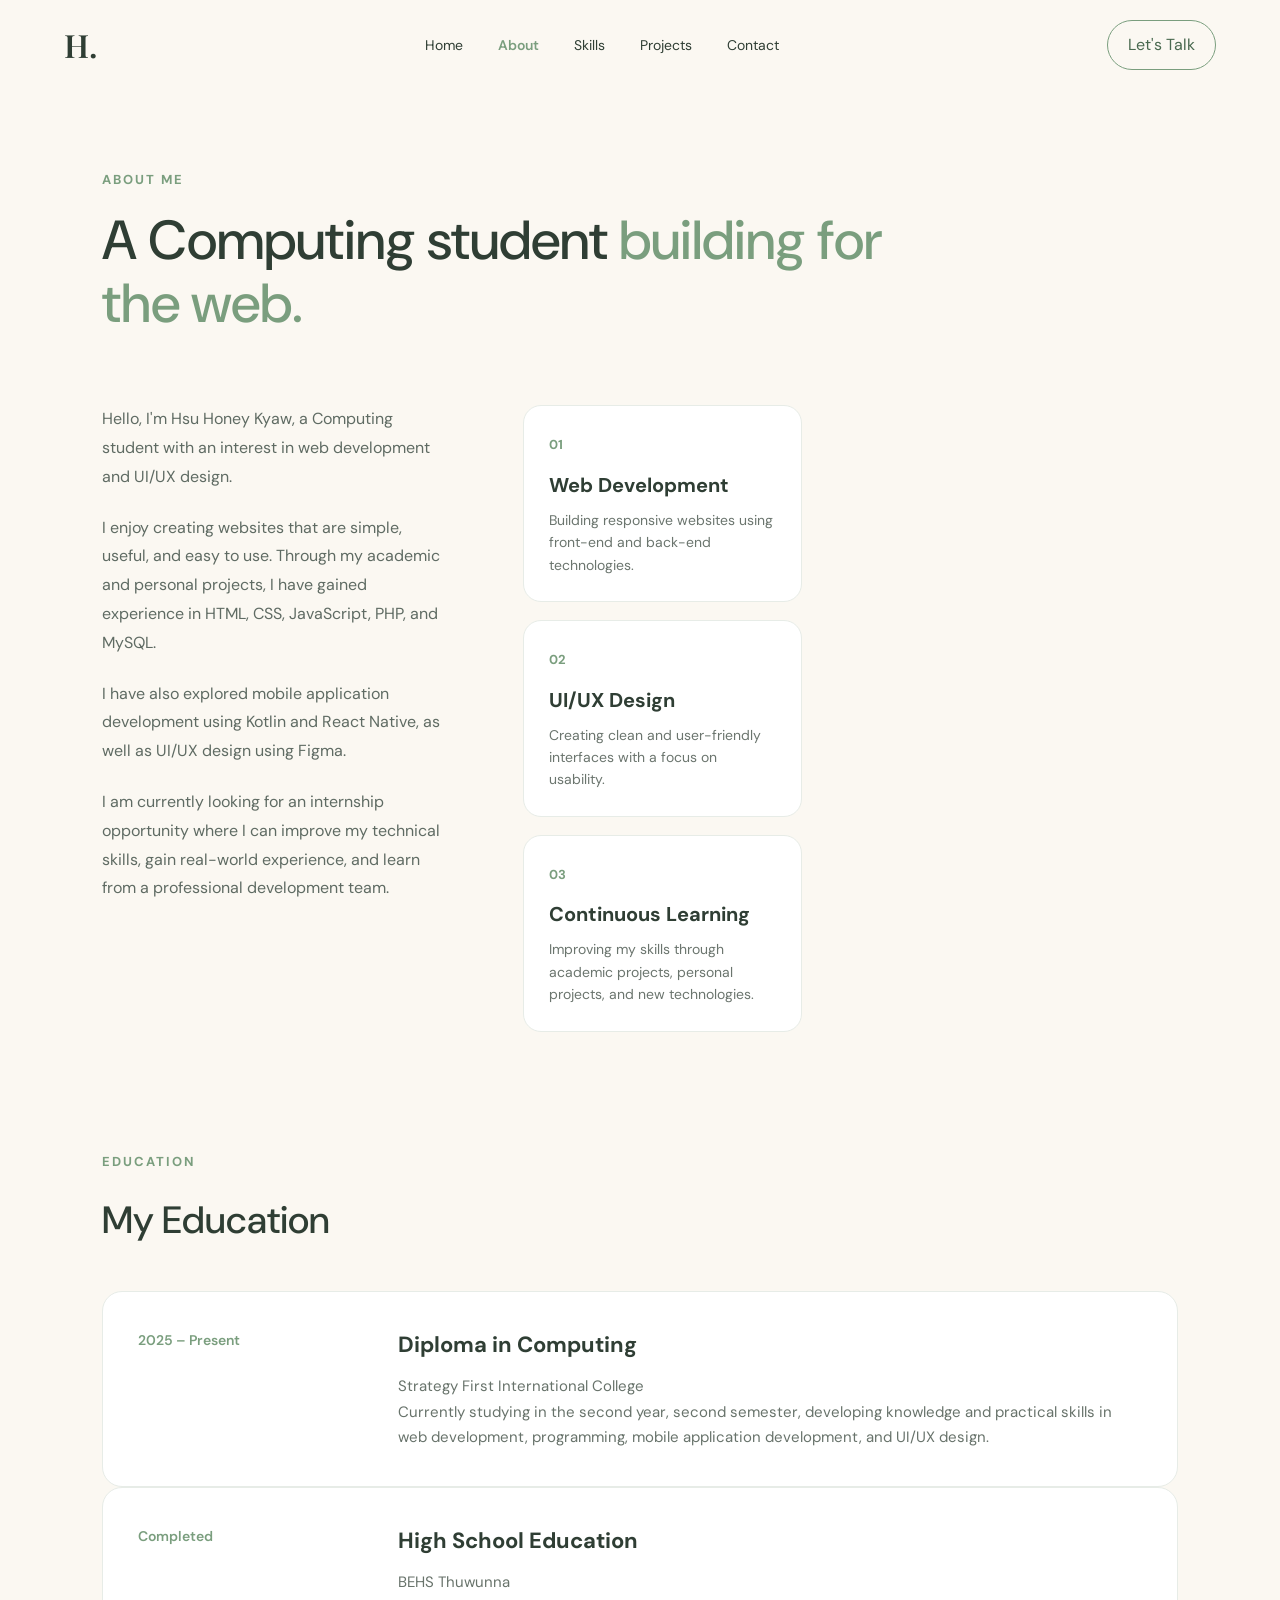
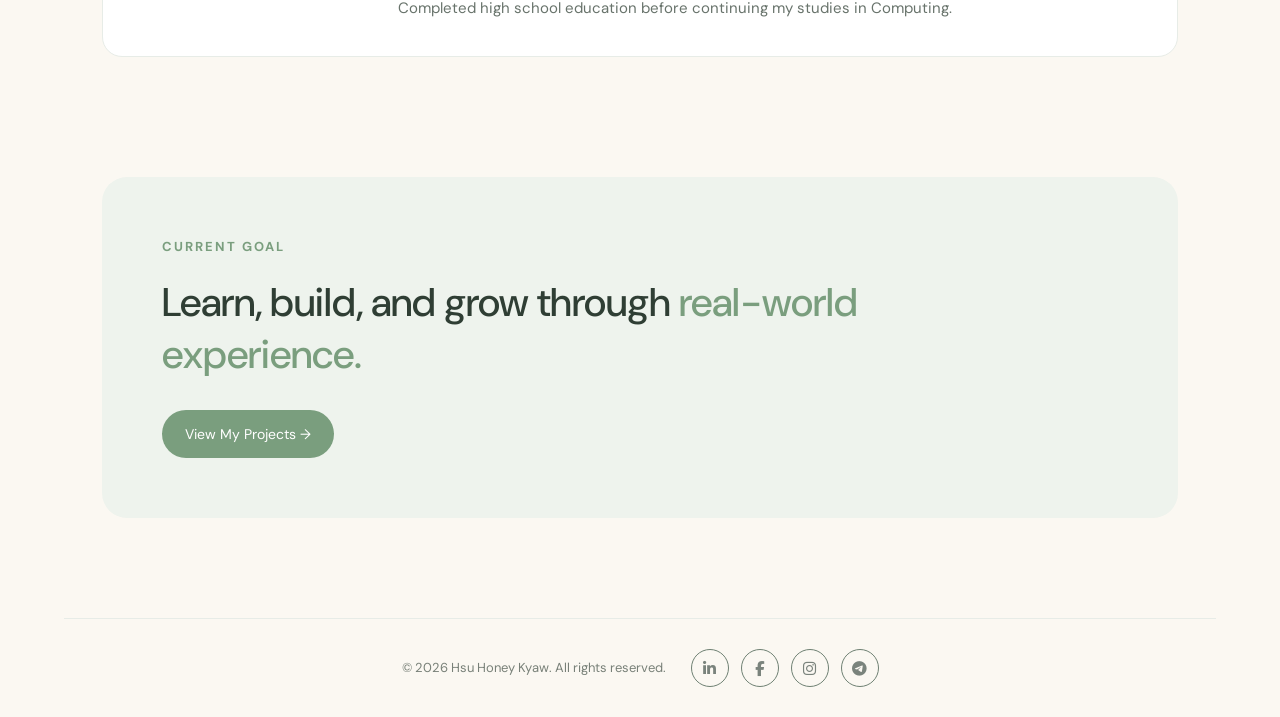
==== about.html @ d4ddd20c "Prepare portfolio for GitHub" ====
<!DOCTYPE html>
<html lang="en">

<head>
    <meta charset="UTF-8">
    <meta name="viewport" content="width=device-width, initial-scale=1.0">

    <title>About | Hsu Honey Kyaw</title>

    <!-- Google Font -->
    <link rel="preconnect" href="https://fonts.googleapis.com">
    <link rel="preconnect" href="https://fonts.gstatic.com" crossorigin>
    <link rel="stylesheet" href="https://cdnjs.cloudflare.com/ajax/libs/font-awesome/6.5.2/css/all.min.css">

    <link
        href="https://fonts.googleapis.com/css2?family=DM+Sans:wght@400;500;600;700&family=Playfair+Display:wght@500;600&display=swap"
        rel="stylesheet">

    <link rel="stylesheet" href="style.css">

</head>

<body>

    <!-- Navigation -->
    <header class="navbar">

        <a href="index.html" class="logo">H.</a>

        <nav>
            <a href="index.html">Home</a>
            <a href="about.html" class="active">About</a>
            <a href="skills.html">Skills</a>
            <a href="project.html">Projects</a>
            <a href="contact.html">Contact</a>
        </nav>

        <a href="contact.html" class="nav-button">Let's Talk</a>

    </header>


    <!-- About Section -->
    <main class="about-page">

        <section class="about-hero">

            <div class="about-heading">

                <p class="section-label">ABOUT ME</p>

                <h1>
                    A Computing student
                    <span>building for the web.</span>
                </h1>

            </div>


            <div class="about-content">

                <!-- About Text -->
                <div class="about-text">

                    <p>
                        Hello, I'm Hsu Honey Kyaw, a Computing student
                        with an interest in web development and UI/UX design.
                    </p>

                    <p>
                        I enjoy creating websites that are simple, useful,
                        and easy to use. Through my academic and personal
                        projects, I have gained experience in HTML, CSS,
                        JavaScript, PHP, and MySQL.
                    </p>

                    <p>
                        I have also explored mobile application development
                        using Kotlin and React Native, as well as UI/UX design
                        using Figma.
                    </p>

                    <p>
                        I am currently looking for an internship opportunity
                        where I can improve my technical skills, gain
                        real-world experience, and learn from a professional
                        development team.
                    </p>

                </div>


                <!-- Personal Info -->
                <div class="about-info">

                    <div class="info-card">

                        <span>01</span>

                        <h3>Web Development</h3>

                        <p>
                            Building responsive websites using front-end
                            and back-end technologies.
                        </p>

                    </div>


                    <div class="info-card">

                        <span>02</span>

                        <h3>UI/UX Design</h3>

                        <p>
                            Creating clean and user-friendly interfaces
                            with a focus on usability.
                        </p>

                    </div>


                    <div class="info-card">

                        <span>03</span>

                        <h3>Continuous Learning</h3>

                        <p>
                            Improving my skills through academic projects,
                            personal projects, and new technologies.
                        </p>

                    </div>

                </div>

            </div>

        </section>


        <!-- Education -->
        <section class="education-section">

            <div class="section-title">

                <p class="section-label">EDUCATION</p>

                <h2>My Education</h2>

            </div>


            <!-- Current Education -->
            <div class="education-card">

                <div class="education-year">

                    <span>2025 – Present</span>

                </div>


                <div class="education-details">

                    <h3>Diploma in Computing</h3>

                    <p class="education-place">
                        Strategy First International College
                    </p>

                    <p>
                        Currently studying in the second year, second semester,
                        developing knowledge and practical skills in web
                        development, programming, mobile application development,
                        and UI/UX design.
                    </p>

                </div>

            </div>


            <!-- High School -->
            <div class="education-card">

                <div class="education-year">

                    <span>Completed</span>

                </div>


                <div class="education-details">

                    <h3>High School Education</h3>

                    <p class="education-place">
                        BEHS Thuwunna
                    </p>

                    <p>
                        Completed high school education before continuing
                        my studies in Computing.
                    </p>

                </div>

            </div>

        </section>


        <!-- Current Goal -->
        <section class="about-goal">

            <p class="section-label">CURRENT GOAL</p>

            <h2>
                Learn, build, and grow through
                <span>real-world experience.</span>
            </h2>

            <a href="project.html" class="about-button">
                View My Projects →
            </a>

        </section>

    </main>


    <!-- Footer -->
    <footer>

        <div class="footer-content">

            <p>
                © 2026 Hsu Honey Kyaw. All rights reserved.
            </p>

            <!-- Social Media -->
            <div class="footer-social">

                <a href="https://www.linkedin.com/in/hsu-honey-kyaw-a51a913b0" target="_blank" rel="noopener noreferrer" aria-label="LinkedIn">
                    <i class="fa-brands fa-linkedin-in"></i>
                </a>

                <a href="https://www.facebook.com/share/19QXdpM22V/" target="_blank" rel="noopener noreferrer" aria-label="Facebook">
                    <i class="fa-brands fa-facebook-f"></i>
                </a>

                <a href="https://www.instagram.com/v_for_vannie?vrfl=aWN2Z3E3OXZqZ3hl" target="_blank" rel="noopener noreferrer" aria-label="Instagram">
                    <i class="fa-brands fa-instagram"></i>
                </a>

                <a href="https://t.me/v_van_nie" target="_blank" rel="noopener noreferrer" aria-label="Telegram">
                    <i class="fa-brands fa-telegram"></i>
                </a>

            </div>

        </div>

        </div>

    </footer>

</body>

</html>
---- style.css ----
/* ==============================
   GENERAL
================================= */


* {
    margin: 0;
    padding: 0;
    box-sizing: border-box;
}

html {
    scroll-behavior: smooth;
    min-height: 100%;
}

body {
    font-family: "DM Sans", sans-serif;
    background: #fbf8f2;
    color: #2f3e34;
    line-height: 1.6;

    padding-top: 90px;

    min-height: 100vh;
    display: flex;
    flex-direction: column;
}

a {
    text-decoration: none;
    color: inherit;
}


/* ==============================
   NAVIGATION
================================= */

.navbar {
    width: 90%;
    max-width: 1200px;
    height: 90px;

    position: fixed;
    top: 0;
    left: 50%;
    transform: translateX(-50%);

    display: flex;
    align-items: center;
    justify-content: space-between;

    background: rgba(251, 248, 242, 0.95);
    backdrop-filter: blur(8px);

    z-index: 1000;
}

.logo {
    font-family: "Playfair Display", serif;
    font-size: 32px;
    font-weight: 600;
}

.navbar nav {
    display: flex;
    gap: 35px;
}

.navbar nav a {
    font-size: 14px;
    transition: 0.3s;
}

.navbar nav a:hover {
    color: #7a9e7e;
}

.nav-button {
    padding: 11px 20px;

    border: 1px solid #7a9e7e;
    border-radius: 30px;

    color: #49694f;

    transition: 0.3s;
}

.nav-button:hover {
    background: #7a9e7e;
    color: white;
}

/* Active page */
nav a.active {
    color: #7A9E7E;
    font-weight: 600;
}


/* ==============================
   HERO
================================= */

.hero {
    min-height: 85vh;
    width: 90%;
    max-width: 1200px;
    margin: auto;

    display: grid;
    grid-template-columns: 1fr 1fr;

    align-items: center;

    gap: 60px;
}

.small-title {
    font-size: 12px;
    letter-spacing: 3px;
    font-weight: 600;

    color: #7a9e7e;

    margin-bottom: 15px;
}

.hero h1 {
    font-family: "Playfair Display", serif;

    font-size: clamp(55px, 7vw, 90px);
    line-height: 0.95;

    font-weight: 500;
}

.hero h1 span {
    color: #7a9e7e;
}

.hero h2 {
    margin-top: 25px;

    font-size: 22px;
    font-weight: 500;
}

.hero-text {
    max-width: 500px;

    margin-top: 18px;

    color: #66736a;
}

.hero-buttons {
    display: flex;
    gap: 15px;

    margin-top: 30px;
}

.primary-button {
    display: inline-block;

    background: #7a9e7e;
    color: white;

    padding: 13px 25px;

    border-radius: 30px;

    transition: 0.3s;
}

.primary-button:hover {
    transform: translateY(-3px);
}

.secondary-button {
    display: inline-block;

    border: 1px solid #a8b5a9;

    padding: 13px 25px;

    border-radius: 30px;

    transition: 0.3s;
}

.secondary-button:hover {
    border-color: #7a9e7e;
}


/* ==============================
   HERO VISUAL
================================= */

.hero-visual {
    height: 500px;

    position: relative;

    display: flex;
    align-items: center;
    justify-content: center;
}

.circle-bg {
    width: 370px;
    height: 370px;

    border-radius: 50%;

    background: #dce8d9;

    position: absolute;
}

.profile-card {
    width: 280px;
    height: 360px;

    background: white;

    border-radius: 150px 150px 20px 20px;

    position: relative;
    z-index: 2;

    box-shadow: 0 20px 50px rgba(47, 62, 52, 0.08);

    display: flex;
    flex-direction: column;
    align-items: center;
    justify-content: center;
}

.profile-placeholder {
    width: 150px;
    height: 150px;

    border-radius: 50%;

    background: #a8c3a1;

    display: flex;
    align-items: center;
    justify-content: center;

    font-family: "Playfair Display", serif;

    font-size: 70px;

    color: white;
}

.profile-info {
    margin-top: 25px;

    text-align: center;

    display: flex;
    flex-direction: column;
}

.profile-info span {
    font-size: 12px;
    color: #879188;
}

.profile-info strong {
    margin-top: 5px;
}

.floating-card {
    position: absolute;

    right: 30px;
    bottom: 70px;

    background: white;

    padding: 18px 22px;

    border-radius: 15px;

    box-shadow: 0 15px 40px rgba(47, 62, 52, 0.1);

    z-index: 3;
}

.floating-card span {
    color: #7a9e7e;
}

.floating-card p {
    font-size: 13px;
    margin-top: 5px;
}


/* ==============================
   SECTIONS
================================= */

.section {
    width: 90%;
    max-width: 1200px;

    margin: auto;

    padding: 120px 0;
}

.section-heading {
    display: flex;
    align-items: center;
    gap: 20px;

    margin-bottom: 60px;
}

.section-heading span {
    color: #7a9e7e;

    font-size: 13px;
}

.section-heading h2 {
    font-family: "Playfair Display", serif;

    font-size: 42px;

    font-weight: 500;
}


/* ==============================
   ABOUT
================================= */

.about {
    display: grid;

    grid-template-columns: 0.5fr 1fr;

    gap: 80px;
}

.about .section-heading {
    margin-bottom: 0;
}

.about-content {
    max-width: 700px;
}

.large-text {
    font-family: "Playfair Display", serif;

    font-size: 30px;

    line-height: 1.4;

    margin-bottom: 25px;
}

.about-content>p:last-child {
    color: #68746b;
}


/* ==============================
   SKILLS
================================= */

.skills {
    border-top: 1px solid #dfe5dd;
}

.skills-grid {
    display: grid;

    grid-template-columns: repeat(4, 1fr);

    gap: 20px;
}

.skill-card {
    background: white;

    padding: 30px;

    min-height: 200px;

    border-radius: 15px;

    transition: 0.3s;
}

.skill-card:hover {
    transform: translateY(-6px);
}

.skill-card span {
    color: #7a9e7e;

    font-size: 13px;
}

.skill-card h3 {
    margin-top: 35px;

    font-size: 19px;
}

.skill-card p {
    margin-top: 10px;

    color: #778078;

    font-size: 14px;
}


/* ==============================
   PROJECTS
================================= */

.projects {
    border-top: 1px solid #dfe5dd;
}

.project-grid {
    display: grid;

    grid-template-columns: repeat(3, 1fr);

    gap: 25px;
}

.project-card {
    background: white;

    border-radius: 18px;

    overflow: hidden;

    transition: 0.3s;
}

.project-card:hover {
    transform: translateY(-7px);
}

.project-image {
    height: 230px;

    background: #dce8d9;

    display: flex;
    align-items: center;
    justify-content: center;
}

.project-image span {
    font-family: "Playfair Display", serif;

    font-size: 70px;

    color: #7a9e7e;
}

.project-content {
    padding: 28px;
}

.project-content>p:first-child {
    font-size: 11px;

    letter-spacing: 2px;

    color: #7a9e7e;
}

.project-content h3 {
    font-family: "Playfair Display", serif;

    font-size: 28px;

    margin: 8px 0;
}

.project-content p {
    color: #778078;

    font-size: 14px;
}

.project-content a {
    display: inline-block;

    margin-top: 20px;

    font-size: 14px;

    font-weight: 600;

    color: #49694f;
}


/* ==============================
   CONTACT
================================= */

.contact {
    margin-top: 80px;

    padding: 130px 10%;

    background: #dce8d9;

    text-align: center;
}

.contact h2 {
    font-family: "Playfair Display", serif;

    font-size: clamp(45px, 6vw, 75px);

    line-height: 1.1;

    font-weight: 500;

    margin-bottom: 35px;
}

.contact h2 span {
    color: #638269;
}


/* ==============================
   FOOTER
================================= */

footer {
    width: 90%;
    max-width: 1200px;

    margin: auto;

    padding: 30px 0;

    display: flex;
    justify-content: space-between;

    color: #7a837c;

    font-size: 13px;
}

footer div {
    display: flex;
    gap: 20px;
}

footer a:hover {
    color: #7a9e7e;
}


/* ==============================
   RESPONSIVE
================================= */

@media (max-width: 900px) {

    .navbar nav {
        display: none;
    }

    .hero {
        grid-template-columns: 1fr;

        padding: 70px 0;
    }

    .hero-visual {
        height: 420px;
    }

    .about {
        grid-template-columns: 1fr;

        gap: 30px;
    }

    .skills-grid {
        grid-template-columns: repeat(2, 1fr);
    }

    .project-grid {
        grid-template-columns: 1fr;
    }
}


@media (max-width: 600px) {

    .navbar {
        height: 75px;
    }

    .nav-button {
        padding: 8px 15px;

        font-size: 13px;
    }

    .hero {
        min-height: auto;

        padding: 60px 0;
    }

    .hero h1 {
        font-size: 55px;
    }

    .hero-visual {
        height: 350px;
    }

    .circle-bg {
        width: 280px;
        height: 280px;
    }

    .profile-card {
        width: 220px;
        height: 290px;
    }

    .profile-placeholder {
        width: 110px;
        height: 110px;

        font-size: 50px;
    }

    .floating-card {
        right: 0;
        bottom: 30px;
    }

    .section {
        padding: 80px 0;
    }

    .section-heading h2 {
        font-size: 34px;
    }

    .skills-grid {
        grid-template-columns: 1fr;
    }

    .hero-buttons {
        flex-direction: column;

        width: 100%;
    }

    .hero-buttons a {
        text-align: center;
    }

    .contact {
        padding: 90px 20px;
    }

    footer {
        flex-direction: column;

        gap: 15px;
    }
}

/* ================================
   PROJECTS PAGE
================================ */

.projects-page {
    width: 84%;
    max-width: 1200px;
    margin: 0 auto;
    padding: 76px 0 100px;
}

.projects-heading {
    max-width: 760px;
    margin: 0 auto 64px;
    text-align: center;
}

.projects-heading h1,
.contact-hero h1 {
    color: #2f3e34;
    font-family: "Playfair Display", serif;
    font-size: clamp(42px, 6vw, 64px);
    font-weight: 500;
    line-height: 1.12;
}

.projects-heading h1 span,
.contact-hero h1 span,
.contact-bottom h2 span {
    color: #7a9e7e;
}

.projects-heading > p:last-child {
    max-width: 640px;
    margin: 22px auto 0;
    color: #68736b;
    line-height: 1.8;
}

.p-grid {
    display: grid;
    grid-template-columns: repeat(2, minmax(0, 1fr));
    gap: 22px;
}

.p-card {
    position: relative;
    min-height: 390px;
    padding: 34px;
    background: #fff;
    border: 1px solid #e7ece7;
    border-radius: 20px;
    transition: transform 0.25s ease, border-color 0.25s ease, box-shadow 0.25s ease;
    scroll-margin-top: 110px;
}

.p-card:hover {
    transform: translateY(-5px);
    border-color: #a8c3a1;
    box-shadow: 0 16px 35px rgba(47, 62, 52, 0.07);
}

.p-number {
    position: absolute;
    top: 30px;
    right: 32px;
    color: #9aaa9a;
    font-size: 13px;
    letter-spacing: 1px;
}

.p-icon,
.contact-option-icon {
    display: flex;
    align-items: center;
    justify-content: center;
    width: 52px;
    height: 52px;
    color: #638269;
    background: #eef3ed;
    border-radius: 15px;
    font-size: 20px;
}

.p-type {
    margin: 24px 0 7px;
    color: #7a9e7e;
    font-size: 11px;
    font-weight: 700;
    letter-spacing: 1.7px;
}

.p-card h2 {
    color: #2f3e34;
    font-family: "Playfair Display", serif;
    font-size: 29px;
    font-weight: 500;
}

.p-description {
    min-height: 76px;
    margin-top: 10px;
    color: #68736b;
    font-size: 14px;
    line-height: 1.75;
}

.p-tech {
    display: flex;
    flex-wrap: wrap;
    gap: 8px;
    margin-top: 20px;
}

.p-tech span {
    padding: 6px 11px;
    color: #53655a;
    background: #f3f6f2;
    border-radius: 20px;
    font-size: 11px;
}

.project-link {
    display: inline-flex;
    align-items: center;
    gap: 9px;
    margin-top: 24px;
    color: #49694f;
    font-size: 13px;
    font-weight: 700;
}

a.project-link:hover {
    color: #7a9e7e;
}

.project-link-unavailable {
    color: #788078;
    font-weight: 500;
}

.projects-bottom {
    margin-top: 84px;
    padding: 62px 32px;
    background: #eef3ed;
    border-radius: 24px;
    text-align: center;
}

.projects-bottom h2,
.contact-bottom h2 {
    color: #2f3e34;
    font-family: "Playfair Display", serif;
    font-size: clamp(34px, 4.5vw, 48px);
    font-weight: 500;
    line-height: 1.2;
}

.projects-bottom > p:not(.section-label) {
    max-width: 550px;
    margin: 16px auto 24px;
    color: #68736b;
    font-size: 14px;
    line-height: 1.7;
}

.projects-button {
    display: inline-flex;
    align-items: center;
    gap: 10px;
    padding: 12px 22px;
    color: #fff;
    background: #7a9e7e;
    border-radius: 30px;
    font-size: 14px;
    transition: background 0.2s ease, transform 0.2s ease;
}

.projects-button:hover {
    background: #49694f;
    transform: translateY(-2px);
}

/* ================================
   CONTACT PAGE
================================ */

.contact-page {
    width: 84%;
    max-width: 1200px;
    margin: 0 auto;
    padding: 74px 0 100px;
}

.contact-hero {
    padding: 74px 30px 78px;
    background: #eef3ed;
    border-radius: 26px;
    text-align: center;
}

.contact-hero h1 {
    font-size: clamp(42px, 6vw, 66px);
}

.contact-intro {
    max-width: 610px;
    margin: 22px auto 26px;
    color: #68736b;
    font-size: 16px;
    line-height: 1.8;
}

.contact-cta {
    display: inline-flex;
    align-items: center;
    gap: 10px;
}

.contact-email-note {
    margin-top: 18px;
    color: #788078;
    font-size: 12px;
}

.contact-email-note code {
    color: #49694f;
    font-family: "DM Sans", sans-serif;
}

.contact-details {
    display: grid;
    grid-template-columns: 0.9fr 1.1fr;
    gap: 70px;
    align-items: center;
    padding: 90px 0;
    scroll-margin-top: 100px;
}

.contact-details-heading h2 {
    max-width: 430px;
    color: #2f3e34;
    font-family: "Playfair Display", serif;
    font-size: 37px;
    font-weight: 500;
    line-height: 1.2;
}

.contact-details-heading > p:last-child {
    margin-top: 17px;
    color: #68736b;
    font-size: 14px;
    line-height: 1.8;
}

.contact-channels {
    display: flex;
    flex-direction: column;
    gap: 11px;
    margin-top: 26px;
}

.contact-channels a {
    display: flex;
    align-items: center;
    gap: 13px;
    color: #49694f;
    font-size: 14px;
    font-weight: 600;
}

.contact-channels a > i {
    display: flex;
    align-items: center;
    justify-content: center;
    width: 37px;
    height: 37px;
    background: #eef3ed;
    border-radius: 50%;
}

.contact-channels a span {
    display: flex;
    flex-direction: column;
}

.contact-channels small {
    color: #788078;
    font-size: 11px;
    font-weight: 500;
}

.contact-channels a:hover {
    color: #7a9e7e;
}

.contact-options {
    display: flex;
    flex-direction: column;
    gap: 13px;
}

.contact-option {
    display: flex;
    align-items: center;
    gap: 18px;
    padding: 20px;
    background: #fff;
    border: 1px solid #e7ece7;
    border-radius: 17px;
}

.contact-option-icon {
    width: 46px;
    height: 46px;
    flex: 0 0 46px;
    font-size: 17px;
}

.contact-option h3 {
    color: #2f3e34;
    font-size: 16px;
}

.contact-option p {
    margin-top: 4px;
    color: #68736b;
    font-size: 13px;
    line-height: 1.6;
}

.contact-bottom {
    padding: 55px 30px;
    border-top: 1px solid #dfe5dd;
    text-align: center;
}

.contact-bottom .secondary-button {
    margin-top: 24px;
    color: #49694f;
}

@media (max-width: 900px) {
    .projects-page,
    .contact-page {
        width: 88%;
    }

    .p-grid {
        grid-template-columns: 1fr;
    }

    .contact-details {
        grid-template-columns: 1fr;
        gap: 35px;
    }
}

@media (max-width: 600px) {
    .projects-page,
    .contact-page {
        width: 88%;
        padding-top: 48px;
        padding-bottom: 70px;
    }

    .projects-heading {
        margin-bottom: 42px;
    }

    .projects-heading h1,
    .contact-hero h1 {
        font-size: 38px;
    }

    .p-card {
        min-height: 0;
        padding: 26px;
    }

    .p-number {
        top: 26px;
        right: 25px;
    }

    .p-description {
        min-height: 0;
    }

    .projects-bottom {
        margin-top: 55px;
        padding: 42px 22px;
    }

    .contact-hero {
        padding: 48px 20px;
    }

    .contact-intro {
        font-size: 14px;
    }

    .contact-details {
        padding: 65px 0;
    }

    .contact-details-heading h2 {
        font-size: 31px;
    }

    .contact-option {
        align-items: flex-start;
        padding: 17px;
    }
}





/* ================================
   ABOUT PAGE
================================ */

.about-page {
    padding: 80px 8% 100px;
}


/* ================================
   ABOUT HERO
================================ */

.about-hero {
    max-width: 1200px;
    margin: auto;
}

.about-heading {
    max-width: 850px;
    margin-bottom: 70px;
}

.section-label {
    color: #7A9E7E;
    font-size: 13px;
    font-weight: 700;
    letter-spacing: 2px;
    margin-bottom: 18px;
}

.about-heading h1 {
    color: #2F3E34;
    font-size: 55px;
    line-height: 1.15;
    font-weight: 500;
    margin: 0;
}

.about-heading h1 span {
    color: #7A9E7E;
}


/* ================================
   ABOUT CONTENT
================================ */

.about-content {
    display: grid;
    grid-template-columns: 1.1fr 0.9fr;
    gap: 80px;
    align-items: start;
}

.about-text p {
    color: #5F6B63;
    font-size: 16px;
    line-height: 1.8;
    margin-bottom: 22px;
}


/* ================================
   INFO CARDS
================================ */

.about-info {
    display: flex;
    flex-direction: column;
    gap: 18px;
}

.info-card {
    background: #FFFFFF;
    border: 1px solid #E7ECE7;
    border-radius: 18px;
    padding: 25px;
    transition: 0.3s ease;
}

.info-card:hover {
    transform: translateY(-4px);
    border-color: #A8C3A1;
}

.info-card span {
    color: #7A9E7E;
    font-size: 13px;
    font-weight: 700;
}

.info-card h3 {
    color: #2F3E34;
    font-size: 20px;
    margin: 12px 0 8px;
}

.info-card p {
    color: #6B756E;
    font-size: 14px;
    line-height: 1.6;
    margin: 0;
}


/* ================================
   EDUCATION
================================ */

.education-section {
    max-width: 1200px;
    margin: 120px auto 0;
}

.section-title {
    margin-bottom: 40px;
}

.section-title h2 {
    color: #2F3E34;
    font-size: 38px;
    font-weight: 500;
    margin: 0;
}

.education-card {
    display: grid;
    grid-template-columns: 220px 1fr;
    gap: 40px;
    background: #FFFFFF;
    border: 1px solid #E7ECE7;
    border-radius: 20px;
    padding: 35px;
}

.education-year span {
    color: #7A9E7E;
    font-size: 14px;
    font-weight: 600;
}

.education-details h3 {
    color: #2F3E34;
    font-size: 22px;
    margin: 0 0 12px;
}

.education-details p {
    color: #68736B;
    font-size: 15px;
    line-height: 1.7;
    margin: 0;
}


/* ================================
   CURRENT GOAL
================================ */

.about-goal {
    max-width: 1200px;
    margin: 120px auto 0;
    padding: 60px;
    background: #EEF3ED;
    border-radius: 25px;
}

.about-goal h2 {
    max-width: 700px;
    color: #2F3E34;
    font-size: 40px;
    line-height: 1.3;
    font-weight: 500;
    margin: 0 0 30px;
}

.about-goal h2 span {
    color: #7A9E7E;
}

.about-button {
    display: inline-block;
    text-decoration: none;
    color: #FFFFFF;
    background: #7A9E7E;
    padding: 13px 23px;
    border-radius: 30px;
    font-size: 14px;
    transition: 0.3s ease;
}

.about-button:hover {
    background: #2F3E34;
}



/* ================================
   FOOTER
================================ */

footer {
    border-top: 1px solid #E7ECE7;
    padding: 30px 8%;
}

.footer-content {
    max-width: 1200px;
    margin: auto;

    display: flex;
    align-items: center;
    justify-content: space-between;
    gap: 25px;
}

.footer-content p {
    color: #788078;
    font-size: 13px;
    margin: 0;
}




/* ================================
   SOCIAL MEDIA
================================ */

.footer-social {
    display: flex;
    align-items: center;
    gap: 12px;
}

.footer-social a {
    width: 38px;
    height: 38px;

    display: flex;
    align-items: center;
    justify-content: center;
    border: 1px solid #6F8173;
    border-radius: 50%;
    text-decoration: none;
    font-size: 15px;
    transition: 0.3s ease;
}

.footer-social a:hover {
    border-color: #7A9E7E;
    transform: translateY(-3px);
}

/* ================================
   TABLET
================================ */

@media (max-width: 1000px) {

    .footer-container {
        grid-template-columns: 1.5fr 1fr 1fr;
        gap: 35px;
    }

}


/* ================================
   MOBILE
================================ */

@media (max-width: 700px) {

    .site-footer {
        padding: 55px 6% 25px;
    }

    .footer-container {
        width: 100%;

        grid-template-columns: 1fr;
        gap: 35px;
    }

    .footer-bottom {
        width: 100%;

        flex-direction: column;
        align-items: flex-start;

        gap: 10px;
    }

}


/* ================================
   RESPONSIVE
================================ */

@media (max-width: 900px) {

    .about-heading h1 {
        font-size: 45px;
    }

    .about-content {
        grid-template-columns: 1fr;
        gap: 50px;
    }

    .education-card {
        grid-template-columns: 1fr;
        gap: 15px;
    }

    .about-goal h2 {
        font-size: 34px;
    }
}


@media (max-width: 600px) {

    .about-page {
        padding: 60px 6% 80px;
    }

    .about-heading {
        margin-bottom: 50px;
    }

    .about-heading h1 {
        font-size: 36px;
    }

    .section-title h2 {
        font-size: 30px;
    }

    .about-goal {
        padding: 35px 25px;
    }

    .about-goal h2 {
        font-size: 28px;
    }

    .education-card {
        padding: 25px;
    }
}

/* ================================
   SKILLS PAGE
================================ */

.skills-page {
    padding: 80px 8% 100px;
}


/* ================================
   SKILLS HEADING
================================ */

.skills-heading {
    max-width: 800px;
    margin: 0 auto 80px;
    text-align: center;
}

.skills-heading h1 {
    color: #2F3E34;
    font-size: 52px;
    line-height: 1.2;
    font-weight: 500;
    margin: 0 0 25px;
}

.skills-heading h1 span {
    color: #7A9E7E;
}

.skills-intro {
    max-width: 650px;
    margin: auto;

    color: #68736B;
    font-size: 16px;
    line-height: 1.8;
}


/* ================================
   SKILLS GRID
================================ */

.skills-grid {
    max-width: 1200px;
    margin: auto;

    display: grid;
    grid-template-columns: repeat(2, 1fr);
    gap: 25px;
}


/* ================================
   SKILL CARD
================================ */

.skill-card {
    background: #FFFFFF;
    border: 1px solid #E7ECE7;
    border-radius: 20px;

    padding: 35px;

    transition: 0.3s ease;
}

.skill-card:hover {
    transform: translateY(-5px);
    border-color: #A8C3A1;
}


/* Icon */

.skill-icon {
    width: 48px;
    height: 48px;

    display: flex;
    align-items: center;
    justify-content: center;

    background: #EEF3ED;
    color: #7A9E7E;

    border-radius: 12px;

    font-size: 19px;

    margin-bottom: 22px;
}


/* Card Text */

.skill-card h2 {
    color: #2F3E34;
    font-size: 22px;
    margin: 0 0 12px;
}

.skill-card > p {
    color: #68736B;
    font-size: 14px;
    line-height: 1.7;

    margin-bottom: 22px;
}


/* Skill Tags */

.skill-list {
    display: flex;
    flex-wrap: wrap;
    gap: 9px;
}

.skill-list span {
    background: #F3F6F2;
    color: #53655A;

    padding: 7px 12px;

    border-radius: 20px;

    font-size: 12px;
    font-weight: 500;
}


/* ================================
   CURRENTLY LEARNING
================================ */

.learning-section {
    max-width: 1200px;
    margin: 120px auto 0;

    display: grid;
    grid-template-columns: 1fr 1fr;
    gap: 80px;

    padding: 60px;

    background: #EEF3ED;
    border-radius: 25px;
}

.learning-content h2 {
    color: #2F3E34;
    font-size: 38px;
    line-height: 1.3;
    font-weight: 500;

    margin: 0 0 20px;
}

.learning-content h2 span {
    color: #7A9E7E;
}

.learning-content > p:last-child {
    color: #68736B;
    font-size: 15px;
    line-height: 1.7;

    max-width: 500px;
}


/* Learning Items */

.learning-items {
    display: flex;
    flex-direction: column;
    justify-content: center;
    gap: 20px;
}

.learning-items div {
    display: flex;
    align-items: center;
    gap: 20px;

    padding-bottom: 18px;

    border-bottom: 1px solid #D6DED5;
}

.learning-items span {
    color: #7A9E7E;
    font-size: 13px;
    font-weight: 700;
}

.learning-items h3 {
    color: #2F3E34;
    font-size: 17px;
    font-weight: 600;

    margin: 0;
}


/* ================================
   RESPONSIVE
================================ */

@media (max-width: 900px) {

    .skills-heading h1 {
        font-size: 43px;
    }

    .skills-grid {
        grid-template-columns: 1fr;
    }

    .learning-section {
        grid-template-columns: 1fr;
        gap: 45px;
    }

}


@media (max-width: 600px) {

    .skills-page {
        padding: 60px 6% 80px;
    }

    .skills-heading {
        margin-bottom: 55px;
    }

    .skills-heading h1 {
        font-size: 35px;
    }

    .skill-card {
        padding: 25px;
    }

    .learning-section {
        padding: 35px 25px;
        margin-top: 80px;
    }

    .learning-content h2 {
        font-size: 29px;
    }

}
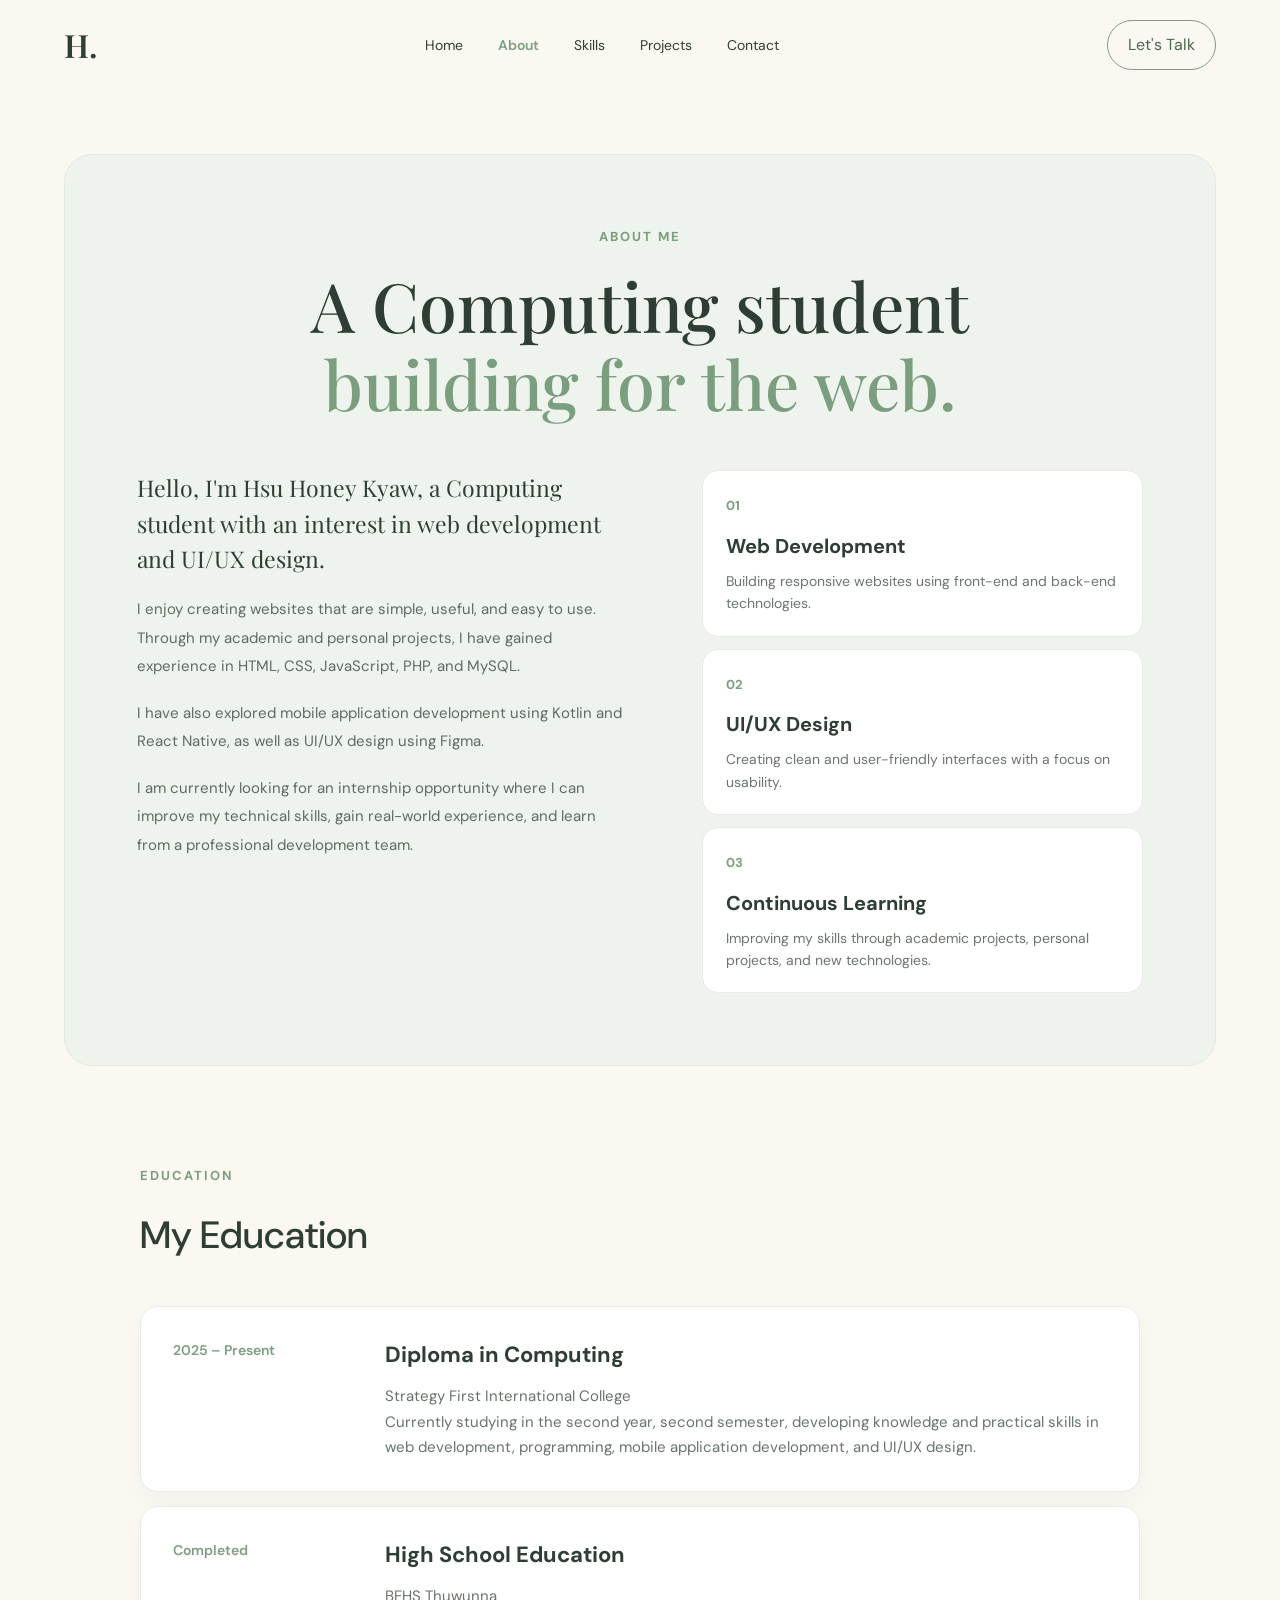
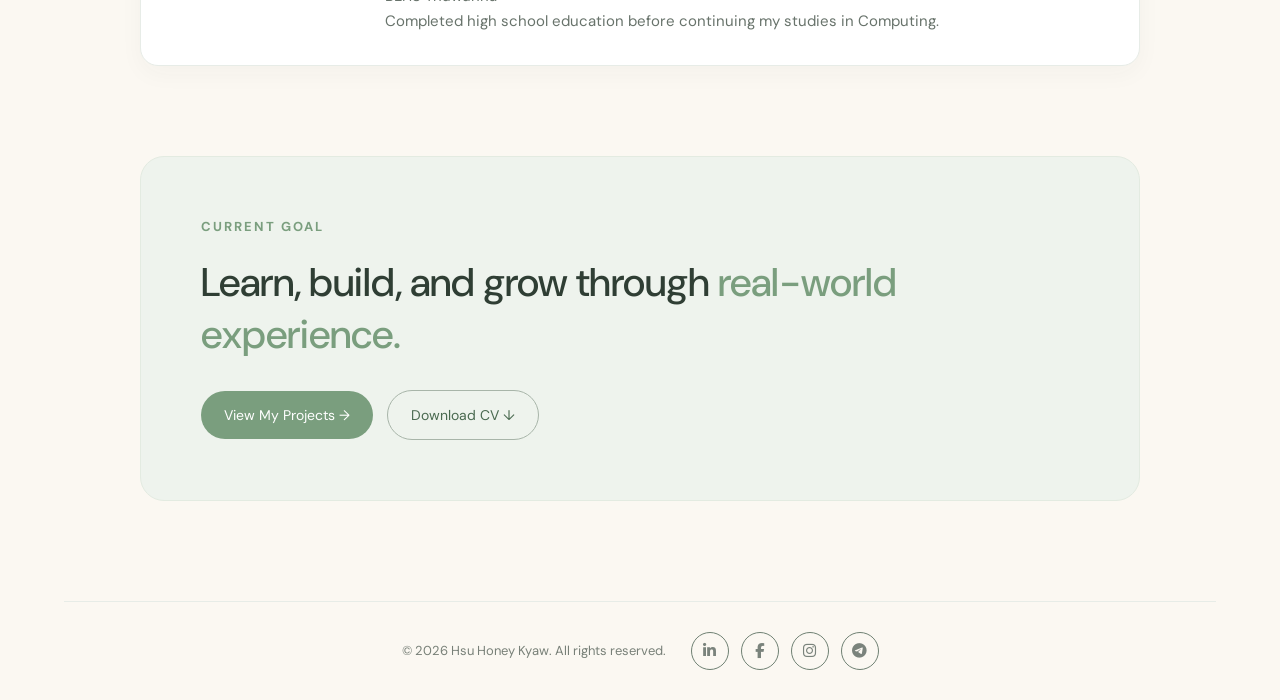
==== commit 8a0d7fe2: "Update Portfolio and add CV" ====
--- a/about.html
+++ b/about.html
@@ -35,6 +35,17 @@
             <a href="contact.html">Contact</a>
         </nav>
 
+        <details class="mobile-navigation">
+            <summary aria-label="Open site menu"><i class="fa-solid fa-bars" aria-hidden="true"></i></summary>
+            <nav aria-label="Mobile navigation">
+                <a href="index.html">Home</a>
+                <a href="about.html" class="active" aria-current="page">About</a>
+                <a href="skills.html">Skills</a>
+                <a href="project.html">Projects</a>
+                <a href="contact.html">Contact</a>
+            </nav>
+        </details>
+
         <a href="contact.html" class="nav-button">Let's Talk</a>
 
     </header>
@@ -227,6 +238,10 @@
                 View My Projects →
             </a>
 
+            <a href="output/pdf/Hsu-Honey-Kyaw-CV.pdf" class="about-button about-button-secondary" download>
+                Download CV ↓
+            </a>
+
         </section>
 
     </main>
@@ -264,8 +279,6 @@
 
         </div>
 
-        </div>
-
     </footer>
 
 </body>
--- a/style.css
+++ b/style.css
@@ -77,6 +77,73 @@
     color: #7a9e7e;
 }
 
+.mobile-navigation {
+    display: none;
+    position: relative;
+    z-index: 1001;
+}
+
+.mobile-navigation summary {
+    display: flex;
+    width: 42px;
+    height: 42px;
+    align-items: center;
+    justify-content: center;
+    color: #49694f;
+    background: #fbf8f2;
+    border: 1px solid #dfe5dd;
+    border-radius: 50%;
+    cursor: pointer;
+    list-style: none;
+}
+
+.mobile-navigation summary::-webkit-details-marker {
+    display: none;
+}
+
+.mobile-navigation summary:hover,
+.mobile-navigation[open] summary {
+    background: #eef3ed;
+    border-color: #a8c3a1;
+}
+
+.mobile-navigation nav {
+    display: none;
+}
+
+.mobile-navigation[open] nav {
+    position: absolute;
+    top: calc(100% + 14px);
+    right: 0;
+    display: flex;
+    width: 210px;
+    flex-direction: column;
+    gap: 3px;
+    padding: 10px;
+    background: #fffdf9;
+    border: 1px solid #e7ece7;
+    border-radius: 16px;
+    box-shadow: 0 16px 35px rgba(47, 62, 52, 0.12);
+}
+
+.mobile-navigation nav a {
+    display: block;
+    padding: 10px 12px;
+    border-radius: 9px;
+    font-size: 14px;
+}
+
+.mobile-navigation nav a:hover,
+.mobile-navigation nav a.active {
+    background: #eef3ed;
+}
+
+.mobile-navigation summary:focus-visible,
+.mobile-navigation nav a:focus-visible {
+    outline: 3px solid #7a9e7e;
+    outline-offset: 3px;
+}
+
 .nav-button {
     padding: 11px 20px;
 
@@ -247,7 +314,9 @@
 
     border-radius: 50%;
 
-    background: #a8c3a1;
+    background: radial-gradient(circle at 30% 25%, #bfd4b7, #7a9e7e 72%);
+    border: 6px solid rgba(255, 255, 255, 0.55);
+    box-shadow: 0 12px 28px rgba(47, 62, 52, 0.12);
 
     display: flex;
     align-items: center;
@@ -255,7 +324,8 @@
 
     font-family: "Playfair Display", serif;
 
-    font-size: 70px;
+    font-size: 50px;
+    letter-spacing: 2px;
 
     color: white;
 }
@@ -461,6 +531,8 @@
 
 .project-image {
     height: 230px;
+    position: relative;
+    overflow: hidden;
 
     background: #dce8d9;
 
@@ -469,12 +541,132 @@
     justify-content: center;
 }
 
-.project-image span {
+.project-image img {
+    width: 100%;
+    height: 100%;
+    object-fit: cover;
+    transition: transform 0.45s ease;
+}
+
+.project-card:hover .project-image img {
+    transform: scale(1.045);
+}
+
+.project-image::after {
+    position: absolute;
+    inset: 35% 0 0;
+    content: "";
+    background: linear-gradient(transparent, rgba(28, 43, 33, 0.52));
+    pointer-events: none;
+}
+
+.project-image > .project-number {
+    position: absolute;
+    z-index: 1;
+    left: 18px;
+    bottom: 15px;
+    color: #fff;
     font-family: "Playfair Display", serif;
-
-    font-size: 70px;
-
+    font-size: 27px;
+    line-height: 1;
+    text-shadow: 0 2px 10px rgba(0, 0, 0, 0.28);
+}
+
+.project-image-fitforge {
+    background: #1e2b24;
+}
+
+.project-image-fitforge img {
+    object-fit: contain;
+    padding: 22px;
+}
+
+.project-image-fitness-maniac {
+    padding: 22px;
+    background: linear-gradient(135deg, #c4d8bb, #edf1e6 58%, #dce8d9);
+}
+
+.project-image-fitness-maniac::after {
+    display: none;
+}
+
+.design-preview {
+    display: flex;
+    width: 100%;
+    max-width: 365px;
+    flex-direction: column;
+    gap: 9px;
+    padding: 17px;
+    color: #2f3e34;
+    background: rgba(255, 255, 255, 0.94);
+    border: 1px solid rgba(255, 255, 255, 0.72);
+    border-radius: 17px;
+    box-shadow: 0 15px 32px rgba(47, 62, 52, 0.12);
+}
+
+.design-preview-label {
     color: #7a9e7e;
+    font-size: 9px;
+    font-weight: 700;
+    letter-spacing: 1.5px;
+}
+
+.design-preview-title {
+    margin: 1px 0 3px;
+    font-family: "Playfair Display", serif;
+    font-size: 19px;
+    line-height: 1.15;
+}
+
+.design-preview-card {
+    display: flex;
+    align-items: center;
+    gap: 8px;
+    padding: 8px 9px;
+    background: #f3f6f2;
+    border-radius: 9px;
+    font-size: 10px;
+}
+
+.design-preview-card i {
+    color: #638269;
+}
+
+.design-preview-card b {
+    margin-left: auto;
+    color: #7a9e7e;
+}
+
+.p-preview {
+    height: 155px;
+    overflow: hidden;
+    margin-bottom: 23px;
+    background: #dce8d9;
+    border-radius: 14px;
+}
+
+.p-preview img {
+    width: 100%;
+    height: 100%;
+    display: block;
+    object-fit: cover;
+}
+
+.p-preview-fitforge {
+    background: #1e2b24;
+}
+
+.p-preview-fitforge img {
+    object-fit: contain;
+    padding: 12px;
+}
+
+.p-preview-design {
+    display: flex;
+    align-items: center;
+    justify-content: center;
+    padding: 13px;
+    background: linear-gradient(135deg, #c4d8bb, #edf1e6 58%, #dce8d9);
 }
 
 .project-content {
@@ -583,8 +775,12 @@
 
 @media (max-width: 900px) {
 
-    .navbar nav {
+    .navbar > nav {
         display: none;
+    }
+
+    .mobile-navigation {
+        display: block;
     }
 
     .hero {
@@ -653,7 +849,7 @@
         width: 110px;
         height: 110px;
 
-        font-size: 50px;
+        font-size: 40px;
     }
 
     .floating-card {
@@ -1119,7 +1315,10 @@
 ================================ */
 
 .about-page {
-    padding: 80px 8% 100px;
+    width: 90%;
+    max-width: 1200px;
+    margin: 0 auto;
+    padding: 64px 0 100px;
 }
 
 
@@ -1128,13 +1327,16 @@
 ================================ */
 
 .about-hero {
-    max-width: 1200px;
-    margin: auto;
+    padding: clamp(32px, 6vw, 72px);
+    background: #eef3ed;
+    border: 1px solid #e3ebe1;
+    border-radius: 28px;
 }
 
 .about-heading {
-    max-width: 850px;
-    margin-bottom: 70px;
+    max-width: 900px;
+    margin: 0 auto 48px;
+    text-align: center;
 }
 
 .section-label {
@@ -1147,7 +1349,8 @@
 
 .about-heading h1 {
     color: #2F3E34;
-    font-size: 55px;
+    font-family: "Playfair Display", serif;
+    font-size: clamp(42px, 6vw, 68px);
     line-height: 1.15;
     font-weight: 500;
     margin: 0;
@@ -1164,16 +1367,29 @@
 
 .about-content {
     display: grid;
-    grid-template-columns: 1.1fr 0.9fr;
-    gap: 80px;
+    grid-template-columns: minmax(0, 1.05fr) minmax(300px, 0.95fr);
+    gap: clamp(32px, 6vw, 80px);
     align-items: start;
+    max-width: 1050px;
+    margin: 0 auto;
 }
 
 .about-text p {
     color: #5F6B63;
-    font-size: 16px;
-    line-height: 1.8;
-    margin-bottom: 22px;
+    font-size: 15px;
+    line-height: 1.9;
+    margin-bottom: 18px;
+}
+
+.about-text p:first-child {
+    color: #2f3e34;
+    font-family: "Playfair Display", serif;
+    font-size: 23px;
+    line-height: 1.55;
+}
+
+.about-text p:last-child {
+    margin-bottom: 0;
 }
 
 
@@ -1184,20 +1400,21 @@
 .about-info {
     display: flex;
     flex-direction: column;
-    gap: 18px;
+    gap: 12px;
 }
 
 .info-card {
     background: #FFFFFF;
     border: 1px solid #E7ECE7;
-    border-radius: 18px;
-    padding: 25px;
-    transition: 0.3s ease;
+    border-radius: 16px;
+    padding: 21px 23px;
+    transition: transform 0.25s ease, border-color 0.25s ease, box-shadow 0.25s ease;
 }
 
 .info-card:hover {
-    transform: translateY(-4px);
+    transform: translateX(4px);
     border-color: #A8C3A1;
+    box-shadow: 0 10px 24px rgba(47, 62, 52, 0.06);
 }
 
 .info-card span {
@@ -1225,8 +1442,8 @@
 ================================ */
 
 .education-section {
-    max-width: 1200px;
-    margin: 120px auto 0;
+    max-width: 1000px;
+    margin: 100px auto 0;
 }
 
 .section-title {
@@ -1242,12 +1459,14 @@
 
 .education-card {
     display: grid;
-    grid-template-columns: 220px 1fr;
-    gap: 40px;
+    grid-template-columns: 180px 1fr;
+    gap: 32px;
     background: #FFFFFF;
     border: 1px solid #E7ECE7;
-    border-radius: 20px;
-    padding: 35px;
+    border-radius: 18px;
+    padding: 30px 32px;
+    margin-bottom: 14px;
+    box-shadow: 0 8px 24px rgba(47, 62, 52, 0.035);
 }
 
 .education-year span {
@@ -1275,11 +1494,12 @@
 ================================ */
 
 .about-goal {
-    max-width: 1200px;
-    margin: 120px auto 0;
-    padding: 60px;
+    max-width: 1000px;
+    margin: 90px auto 0;
+    padding: clamp(32px, 6vw, 60px);
     background: #EEF3ED;
-    border-radius: 25px;
+    border: 1px solid #e3ebe1;
+    border-radius: 24px;
 }
 
 .about-goal h2 {
@@ -1310,6 +1530,18 @@
     background: #2F3E34;
 }
 
+.about-button-secondary {
+    margin-left: 10px;
+    color: #49694f;
+    background: transparent;
+    border: 1px solid #a8b5a9;
+}
+
+.about-button-secondary:hover {
+    color: #fff;
+    border-color: #2f3e34;
+}
+
 
 
 /* ================================
@@ -1424,7 +1656,7 @@
 
     .about-content {
         grid-template-columns: 1fr;
-        gap: 50px;
+        gap: 30px;
     }
 
     .education-card {
@@ -1441,7 +1673,13 @@
 @media (max-width: 600px) {
 
     .about-page {
-        padding: 60px 6% 80px;
+        width: 88%;
+        padding: 42px 0 70px;
+    }
+
+    .about-hero {
+        padding: 30px 22px;
+        border-radius: 22px;
     }
 
     .about-heading {
@@ -1452,6 +1690,10 @@
         font-size: 36px;
     }
 
+    .about-text p:first-child {
+        font-size: 20px;
+    }
+
     .section-title h2 {
         font-size: 30px;
     }
@@ -1465,7 +1707,8 @@
     }
 
     .education-card {
-        padding: 25px;
+        padding: 23px;
+        gap: 8px;
     }
 }
 
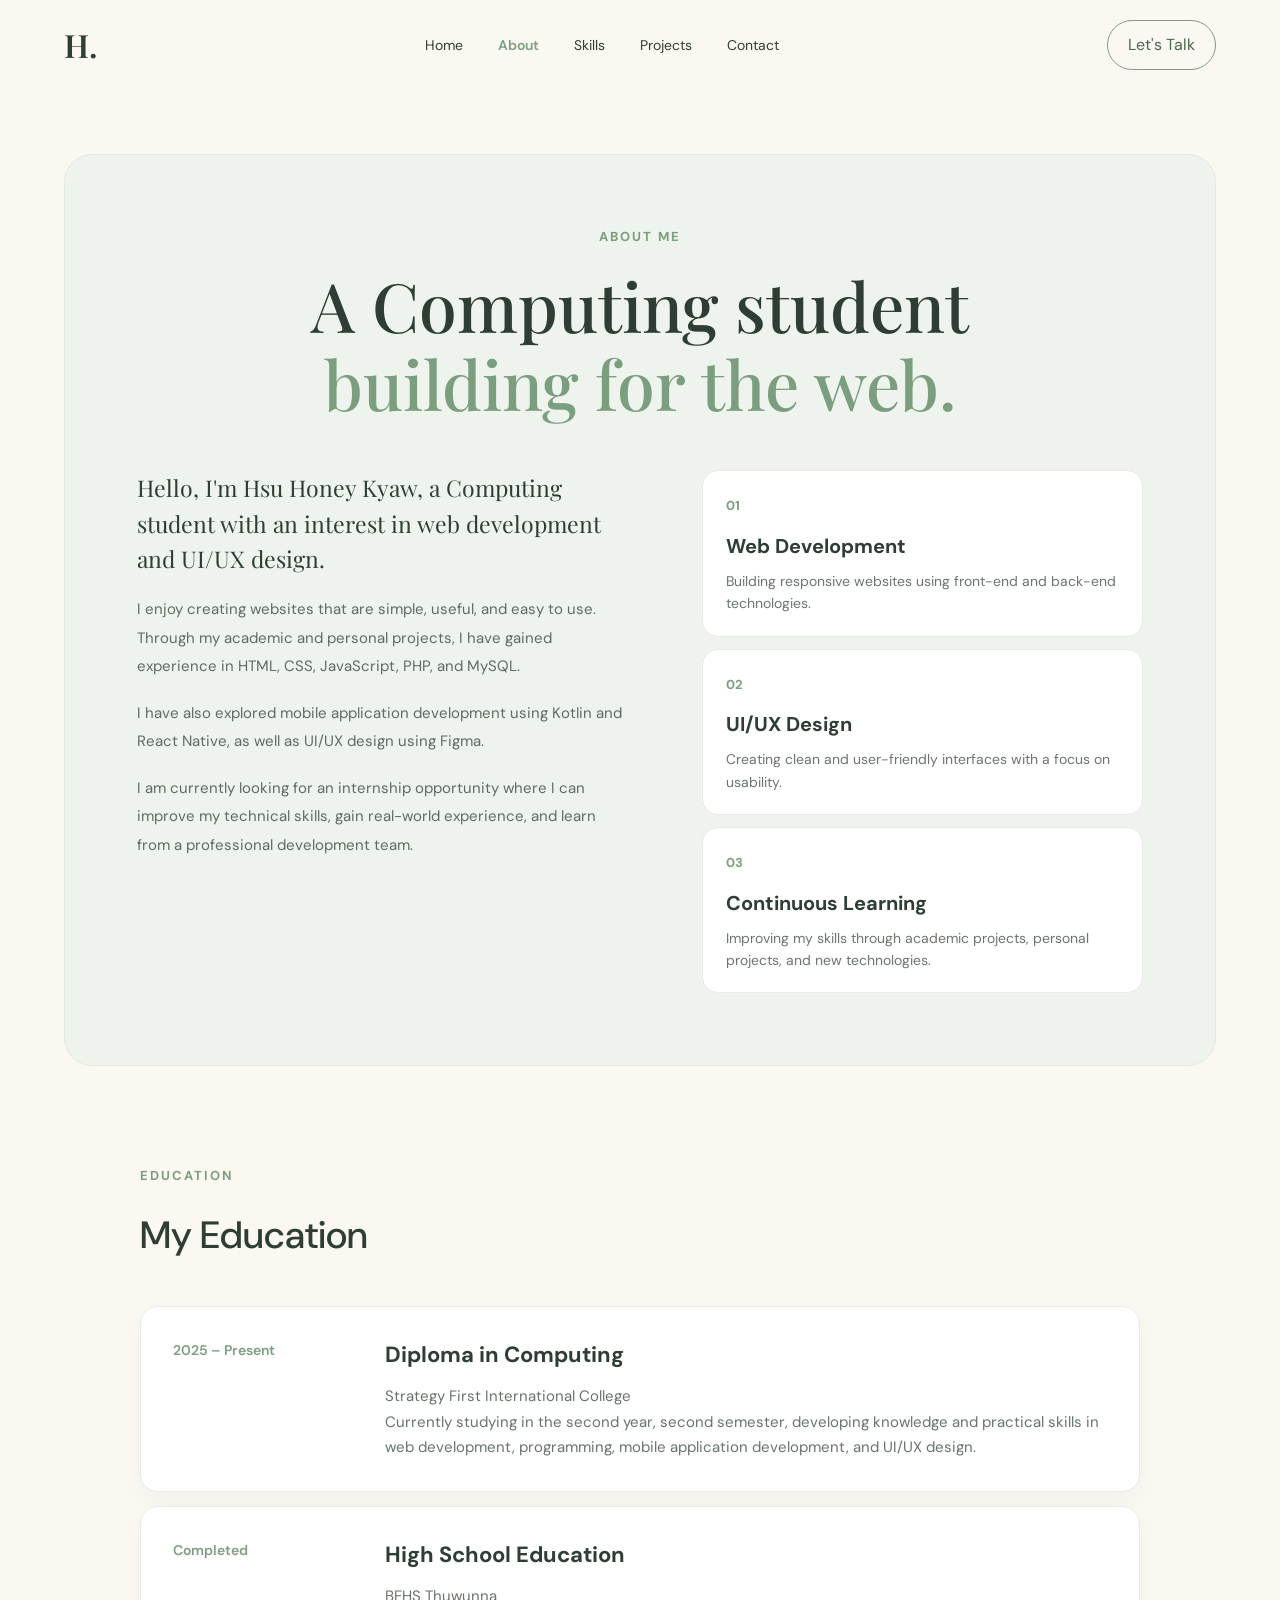
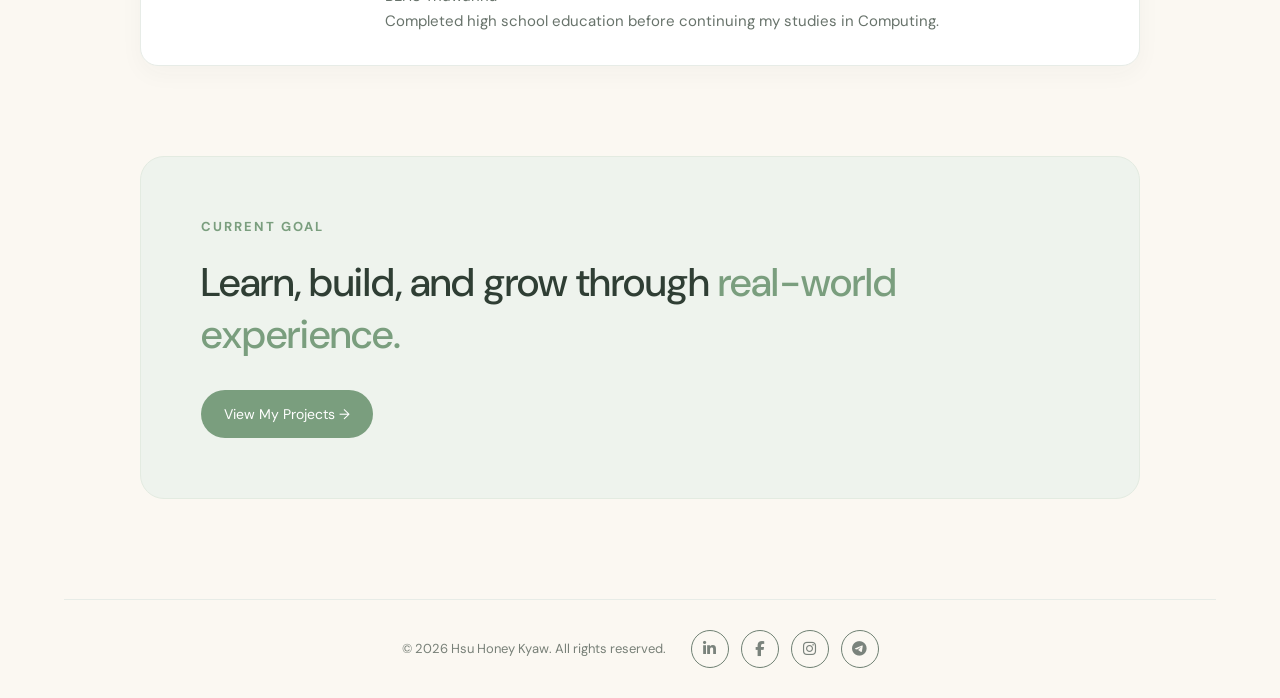
==== commit 6b1c844d: "update index.html and about.html" ====
--- a/about.html
+++ b/about.html
@@ -238,9 +238,6 @@
                 View My Projects →
             </a>
 
-            <a href="output/pdf/Hsu-Honey-Kyaw-CV.pdf" class="about-button about-button-secondary" download>
-                Download CV ↓
-            </a>
 
         </section>
 
--- a/style.css
+++ b/style.css
@@ -645,6 +645,17 @@
     border-radius: 14px;
 }
 
+.project-screenshot-link {
+    display: block;
+    width: 100%;
+    height: 100%;
+}
+
+.project-screenshot-link:focus-visible {
+    outline: 3px solid #638269;
+    outline-offset: -3px;
+}
+
 .p-preview img {
     width: 100%;
     height: 100%;
@@ -693,6 +704,27 @@
     color: #778078;
 
     font-size: 14px;
+}
+
+.project-screenshot-action {
+    display: inline-flex !important;
+    align-items: center;
+    gap: 8px;
+    margin-top: 15px !important;
+    padding: 8px 12px;
+    color: #49694f !important;
+    background: #eef3ed;
+    border-radius: 999px;
+    font-size: 12px !important;
+    font-weight: 700 !important;
+    text-decoration: none;
+    transition: color 0.2s ease, background 0.2s ease;
+}
+
+.project-screenshot-action:hover,
+.project-screenshot-action:focus-visible {
+    color: #fff !important;
+    background: #638269;
 }
 
 .project-content a {
@@ -1971,3 +2003,21 @@
 
 }
 
+
+
+/* Standalone project screenshot viewer */
+.screenshot-page { min-height: 100vh; padding: 28px clamp(18px, 5vw, 72px) 64px; background: #faf8f2; }
+.screenshot-back { display: inline-flex; align-items: center; gap: 10px; color: #49694f; font-size: 14px; font-weight: 700; text-decoration: none; }
+.screenshot-back:hover, .screenshot-back:focus-visible { color: #7a9e7e; }
+.screenshot-viewer { width: min(100%, 1120px); margin: 32px auto 0; text-align: center; }
+.screenshot-viewer h1 { margin: 0 0 22px; color: #2f3e34; font-family: "Playfair Display", serif; font-size: clamp(28px, 4vw, 42px); font-weight: 500; }
+.screenshot-frame { display: grid; min-height: 240px; place-items: center; padding: clamp(12px, 2.5vw, 28px); background: #fff; border: 1px solid #e5e9e1; border-radius: 20px; box-shadow: 0 14px 38px rgba(47, 62, 52, 0.08); }
+.screenshot-frame img { display: block; max-width: 100%; max-height: 78vh; object-fit: contain; border-radius: 10px; }
+.screenshot-note { margin: 15px 0 0; color: #778078; font-size: 13px; }
+.screenshot-page-error { color: #9b3d34; }
+
+.screenshot-caption { margin: 0 0 12px; color: #6f7c70; font-size: 13px; font-weight: 600; }
+.screenshot-thumbnails { display: flex; justify-content: center; flex-wrap: wrap; gap: 9px; margin: 16px auto 0; }
+.screenshot-thumb { padding: 8px 13px; border: 1px solid #dfe5dd; border-radius: 999px; color: #53655a; background: #fff; font: inherit; font-size: 12px; cursor: pointer; transition: color .2s ease, background .2s ease, border-color .2s ease; }
+.screenshot-thumb:hover, .screenshot-thumb:focus-visible, .screenshot-thumb[aria-pressed="true"] { color: #fff; background: #638269; border-color: #638269; }
+@media (max-width: 520px) { .screenshot-page { padding-top: 20px; } .screenshot-viewer { margin-top: 24px; } .screenshot-frame { min-height: 170px; border-radius: 14px; } .screenshot-thumbnails { justify-content: flex-start; flex-wrap: nowrap; overflow-x: auto; padding: 0 0 5px; } .screenshot-thumb { flex: 0 0 auto; } }
